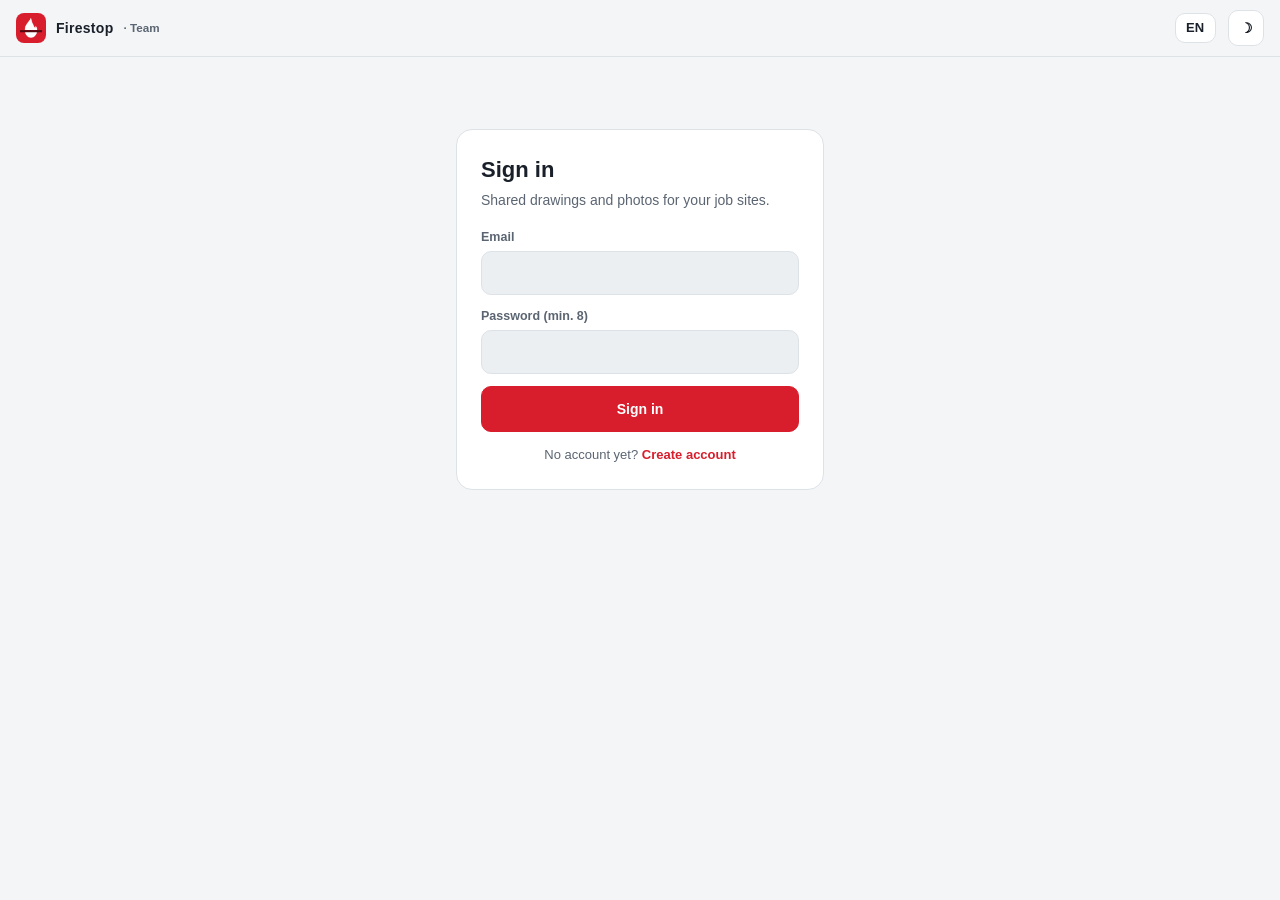
==== equipo/index.html @ 7a609196 "Add team sync: Supabase-backed job sites (obras), shared plans/photos, invitations, and a web admin " ====
<!doctype html>
<html lang="es">
<head>
<meta charset="utf-8" />
<meta name="viewport" content="width=device-width, initial-scale=1, viewport-fit=cover" />
<title>Firestop · Equipo</title>
<meta name="description" content="Planos y fotos compartidos de las obras de firestop" />
<meta name="theme-color" content="#101418" />
<link rel="icon" href="../icons/icon-192.png" />
<link rel="apple-touch-icon" href="../icons/icon-192.png" />
<style>
  :root {
    --bg: #101418;
    --panel: #1a2029;
    --panel-2: #222a35;
    --text: #eef1f5;
    --text-dim: #9aa6b2;
    --accent: #d81e2c;
    --ok: #3ea36b;
    --warn: #e0a400;
    --border: #2a3340;
    --radius: 12px;
    --topbar-bg: rgba(16, 20, 24, 0.94);
    color-scheme: dark;
  }
  :root[data-theme="light"] {
    --bg: #f4f5f7;
    --panel: #ffffff;
    --panel-2: #eceff2;
    --text: #1a2029;
    --text-dim: #5b6572;
    --border: #dde2e7;
    --ok: #2f8c56;
    --warn: #a87a00;
    --topbar-bg: rgba(244, 245, 247, 0.94);
    color-scheme: light;
  }
  * { box-sizing: border-box; }
  html, body { margin: 0; background: var(--bg); color: var(--text); }
  body {
    font: 14px/1.45 -apple-system, BlinkMacSystemFont, "Segoe UI", Roboto, Helvetica, Arial, sans-serif;
    min-height: 100vh;
  }
  button, input, select, textarea { font: inherit; color: inherit; }
  [hidden] { display: none !important; }

  .topbar {
    position: sticky; top: 0; z-index: 20;
    display: flex; align-items: center; gap: 12px;
    padding: calc(10px + env(safe-area-inset-top)) 16px 10px;
    background: var(--topbar-bg); backdrop-filter: blur(8px);
    border-bottom: 1px solid var(--border);
  }
  .brand { display: flex; align-items: center; gap: 10px; font-weight: 800; letter-spacing: .02em; white-space: nowrap; }
  .brand img { width: 30px; height: 30px; border-radius: 8px; }
  .brand small { font-weight: 600; color: var(--text-dim); letter-spacing: 0; }
  .spacer { flex: 1; }
  .btn {
    appearance: none; border: 1px solid var(--border); background: var(--panel); color: var(--text);
    border-radius: 10px; padding: 8px 14px; font-weight: 600; cursor: pointer; white-space: nowrap;
  }
  .btn:hover { background: var(--panel-2); }
  .btn.primary { background: var(--accent); border-color: var(--accent); color: #fff; }
  .btn.primary:hover { filter: brightness(1.08); }
  .btn.danger { color: #ff8a80; }
  :root[data-theme="light"] .btn.danger { color: #b3202b; }
  .btn.sm { padding: 5px 10px; font-size: 13px; }
  .btn:disabled { opacity: .55; cursor: default; }
  .iconbtn { width: 36px; height: 36px; padding: 0; display: inline-flex; align-items: center; justify-content: center; }
  select.btn { padding-right: 10px; }

  .field { display: block; margin-bottom: 12px; }
  .field span { display: block; font-size: 12.5px; font-weight: 600; color: var(--text-dim); margin-bottom: 5px; }
  .input {
    width: 100%; background: var(--panel-2); border: 1px solid var(--border); border-radius: 10px;
    padding: 10px 12px; font-size: 15px; color: var(--text);
  }
  textarea.input { min-height: 70px; resize: vertical; }
  .input:focus { outline: 2px solid color-mix(in srgb, var(--accent) 60%, transparent); outline-offset: 0; }

  /* auth */
  .auth-wrap { max-width: 400px; margin: 8vh auto 40px; padding: 0 16px; }
  .auth-card { background: var(--panel); border: 1px solid var(--border); border-radius: 16px; padding: 24px; }
  .auth-card h1 { font-size: 22px; margin: 0 0 4px; }
  .auth-card p.lead { color: var(--text-dim); margin: 0 0 18px; }
  .auth-switch { margin-top: 14px; text-align: center; color: var(--text-dim); font-size: 13px; }
  .linkbtn { background: none; border: none; color: var(--accent); font-weight: 700; cursor: pointer; padding: 0; }
  .msg { padding: 10px 12px; border-radius: 10px; font-size: 13px; margin-bottom: 12px; }
  .msg.err { background: color-mix(in srgb, var(--accent) 16%, transparent); color: #ff9c94; }
  :root[data-theme="light"] .msg.err { color: #a3141f; }
  .msg.ok { background: color-mix(in srgb, var(--ok) 18%, transparent); }

  /* layout */
  .layout { display: grid; grid-template-columns: 260px 1fr; min-height: calc(100vh - 57px); }
  .side { border-right: 1px solid var(--border); padding: 16px 12px; }
  .side h2 { font-size: 12px; text-transform: uppercase; letter-spacing: .06em; color: var(--text-dim); margin: 0 6px 10px; }
  .obra-item {
    display: block; width: 100%; text-align: left; background: none; border: 1px solid transparent;
    border-radius: 10px; padding: 10px; cursor: pointer; margin-bottom: 4px;
  }
  .obra-item:hover { background: var(--panel); }
  .obra-item[aria-current="true"] { background: var(--panel); border-color: var(--border); box-shadow: inset 3px 0 0 var(--accent); }
  .obra-item strong { display: block; font-size: 14.5px; }
  .obra-item small { color: var(--text-dim); }
  .main { padding: 20px 24px 60px; min-width: 0; }
  .main-head { display: flex; align-items: flex-start; gap: 12px; flex-wrap: wrap; margin-bottom: 16px; }
  .main-head h1 { margin: 0; font-size: 24px; }
  .main-head .sub { color: var(--text-dim); margin-top: 2px; }

  .tabs { display: flex; gap: 6px; flex-wrap: wrap; margin-bottom: 16px; }
  .tab { border: 1px solid var(--border); background: var(--panel); border-radius: 999px; padding: 7px 14px; font-weight: 600; cursor: pointer; }
  .tab[aria-pressed="true"] { background: var(--accent); border-color: var(--accent); color: #fff; }
  .tab .n { opacity: .75; font-weight: 500; margin-left: 4px; }
  .filters { display: flex; gap: 8px; flex-wrap: wrap; margin-bottom: 16px; }
  .filters .input { width: auto; flex: 1; min-width: 180px; padding: 8px 12px; font-size: 14px; }

  .grid { display: grid; grid-template-columns: repeat(auto-fill, minmax(210px, 1fr)); gap: 14px; }
  .card {
    background: var(--panel); border: 1px solid var(--border); border-radius: var(--radius);
    overflow: hidden; cursor: pointer; display: flex; flex-direction: column; text-align: left; padding: 0;
  }
  .card:hover { border-color: color-mix(in srgb, var(--accent) 55%, var(--border)); }
  .thumb { aspect-ratio: 4/3; background: var(--panel-2); display: flex; align-items: center; justify-content: center; overflow: hidden; position: relative; }
  .thumb img { width: 100%; height: 100%; object-fit: cover; display: block; }
  .thumb .doc { font-weight: 800; font-size: 13px; letter-spacing: .08em; color: var(--text-dim); display: flex; flex-direction: column; align-items: center; gap: 6px; }
  .thumb .doc svg { width: 42px; height: 42px; }
  .badge {
    position: absolute; top: 8px; left: 8px; font-size: 11px; font-weight: 800; letter-spacing: .05em; text-transform: uppercase;
    padding: 3px 8px; border-radius: 6px; background: rgba(0,0,0,.65); color: #fff;
  }
  .badge.plano { background: var(--accent); }
  .card .body { padding: 10px 12px 12px; }
  .card .title { font-weight: 700; font-size: 14px; overflow: hidden; text-overflow: ellipsis; white-space: nowrap; }
  .card .meta { color: var(--text-dim); font-size: 12.5px; margin-top: 2px; }
  .chips { display: flex; gap: 5px; flex-wrap: wrap; margin-top: 6px; }
  .chip { font-size: 11.5px; font-weight: 700; padding: 2px 7px; border-radius: 6px; background: var(--panel-2); border: 1px solid var(--border); color: var(--text-dim); }

  .empty { text-align: center; color: var(--text-dim); padding: 50px 20px; border: 1px dashed var(--border); border-radius: 14px; }
  .empty strong { display: block; color: var(--text); font-size: 16px; margin-bottom: 6px; }

  /* dialogs */
  .overlay { position: fixed; inset: 0; background: rgba(0,0,0,.6); z-index: 50; display: flex; align-items: center; justify-content: center; padding: 16px; }
  .dialog { background: var(--panel); border: 1px solid var(--border); border-radius: 16px; width: 100%; max-width: 480px; max-height: 92vh; overflow: auto; padding: 20px; }
  .dialog h2 { margin: 0 0 14px; font-size: 19px; }
  .dialog .row { display: flex; gap: 8px; justify-content: flex-end; margin-top: 16px; flex-wrap: wrap; }
  .seg { display: flex; gap: 6px; margin-bottom: 12px; }
  .seg button { flex: 1; }
  .seg button[aria-pressed="true"] { background: var(--accent); color: #fff; border-color: var(--accent); }
  .drop { border: 2px dashed var(--border); border-radius: 12px; padding: 22px; text-align: center; color: var(--text-dim); cursor: pointer; margin-bottom: 12px; }
  .drop.over { border-color: var(--accent); color: var(--text); }
  .drop strong { color: var(--text); }

  .viewer { position: fixed; inset: 0; z-index: 60; background: rgba(5,7,9,.94); display: flex; flex-direction: column; }
  .viewer-head { display: flex; align-items: center; gap: 10px; padding: 12px 16px; color: #eef1f5; border-bottom: 1px solid rgba(255,255,255,.12); }
  .viewer-head .t { flex: 1; min-width: 0; }
  .viewer-head .t strong { display: block; overflow: hidden; text-overflow: ellipsis; white-space: nowrap; }
  .viewer-head .t small { color: #9aa6b2; }
  .viewer-head .btn { background: rgba(255,255,255,.08); border-color: rgba(255,255,255,.2); color: #fff; }
  .viewer-body { flex: 1; display: flex; min-height: 0; }
  .viewer-media { flex: 1; display: flex; align-items: center; justify-content: center; min-width: 0; padding: 12px; }
  .viewer-media img { max-width: 100%; max-height: 100%; object-fit: contain; border-radius: 6px; }
  .viewer-media iframe { width: 100%; height: 100%; border: 0; background: #fff; border-radius: 6px; }
  .viewer-info { width: 300px; border-left: 1px solid rgba(255,255,255,.12); padding: 16px; color: #d5dbe2; overflow: auto; }
  .viewer-info dt { font-size: 11.5px; text-transform: uppercase; letter-spacing: .05em; color: #8b97a3; margin-top: 12px; }
  .viewer-info dd { margin: 3px 0 0; white-space: pre-wrap; }

  .member { display: flex; align-items: center; gap: 10px; padding: 10px 0; border-bottom: 1px solid var(--border); }
  .member:last-child { border-bottom: 0; }
  .avatar { width: 32px; height: 32px; border-radius: 50%; background: var(--panel-2); display: flex; align-items: center; justify-content: center; font-weight: 800; font-size: 13px; flex: none; }
  .member .who { flex: 1; min-width: 0; }
  .member .who strong { display: block; overflow: hidden; text-overflow: ellipsis; }
  .member .who small { color: var(--text-dim); overflow: hidden; text-overflow: ellipsis; display: block; }
  .pill { font-size: 11px; font-weight: 800; text-transform: uppercase; letter-spacing: .05em; padding: 2px 7px; border-radius: 6px; background: var(--panel-2); color: var(--text-dim); }
  .pill.admin { background: color-mix(in srgb, var(--accent) 20%, transparent); color: var(--accent); }

  .toast { position: fixed; left: 50%; bottom: 24px; transform: translateX(-50%); background: var(--panel-2); border: 1px solid var(--border); padding: 10px 16px; border-radius: 999px; z-index: 80; font-weight: 600; box-shadow: 0 8px 24px rgba(0,0,0,.3); }
  .progress { height: 4px; background: var(--panel-2); border-radius: 4px; overflow: hidden; margin-top: 8px; }
  .progress i { display: block; height: 100%; background: var(--accent); width: 0; transition: width .2s; }

  .menu-mobile { display: none; }
  @media (max-width: 820px) {
    .layout { grid-template-columns: 1fr; }
    .side { display: none; border-right: 0; border-bottom: 1px solid var(--border); }
    .side.open { display: block; }
    .menu-mobile { display: inline-flex; }
    .main { padding: 16px 16px 60px; }
    .brand small { display: none; }
    .viewer-body { flex-direction: column; }
    .viewer-info { width: auto; border-left: 0; border-top: 1px solid rgba(255,255,255,.12); max-height: 34vh; }
    .grid { grid-template-columns: repeat(auto-fill, minmax(150px, 1fr)); gap: 10px; }
    .hide-sm { display: none; }
  }
</style>
</head>
<body>
  <header class="topbar">
    <button class="btn iconbtn menu-mobile" id="menuBtn" aria-label="Obras" hidden>&#9776;</button>
    <div class="brand"><img src="../icons/icon-192.png" alt=""> Firestop <small data-t="brand_sub"></small></div>
    <div class="spacer"></div>
    <select class="btn sm" id="langSel" aria-label="Language">
      <option value="es">ES</option>
      <option value="en">EN</option>
    </select>
    <button class="btn iconbtn" id="themeBtn" aria-label="Theme">&#9728;</button>
    <button class="btn sm" id="userBtn" hidden></button>
  </header>

  <!-- Login / signup -->
  <section id="authView" class="auth-wrap" hidden>
    <div class="auth-card">
      <h1 id="authTitle"></h1>
      <p class="lead" id="authLead"></p>
      <div id="authMsg"></div>
      <form id="authForm" autocomplete="on">
        <label class="field" id="nameField" hidden><span data-t="f_name"></span><input class="input" id="authName" autocomplete="name"></label>
        <label class="field"><span data-t="f_email"></span><input class="input" id="authEmail" type="email" required autocomplete="email"></label>
        <label class="field"><span data-t="f_password"></span><input class="input" id="authPass" type="password" required minlength="8" autocomplete="current-password"></label>
        <button class="btn primary" style="width:100%;padding:12px" id="authSubmit" type="submit"></button>
      </form>
      <div class="auth-switch"><span id="authSwitchText"></span> <button class="linkbtn" id="authSwitch" type="button"></button></div>
    </div>
  </section>

  <!-- App -->
  <div id="appView" class="layout" hidden>
    <aside class="side" id="side">
      <h2 data-t="obras"></h2>
      <div id="obraList"></div>
      <button class="btn sm" style="margin:10px 6px 0" id="newObraBtn" data-t="new_obra"></button>
    </aside>
    <main class="main" id="main"></main>
  </div>

  <script src="../vendor/supabase.js"></script>
  <script src="../team.js"></script>
  <script src="equipo.js"></script>
</body>
</html>
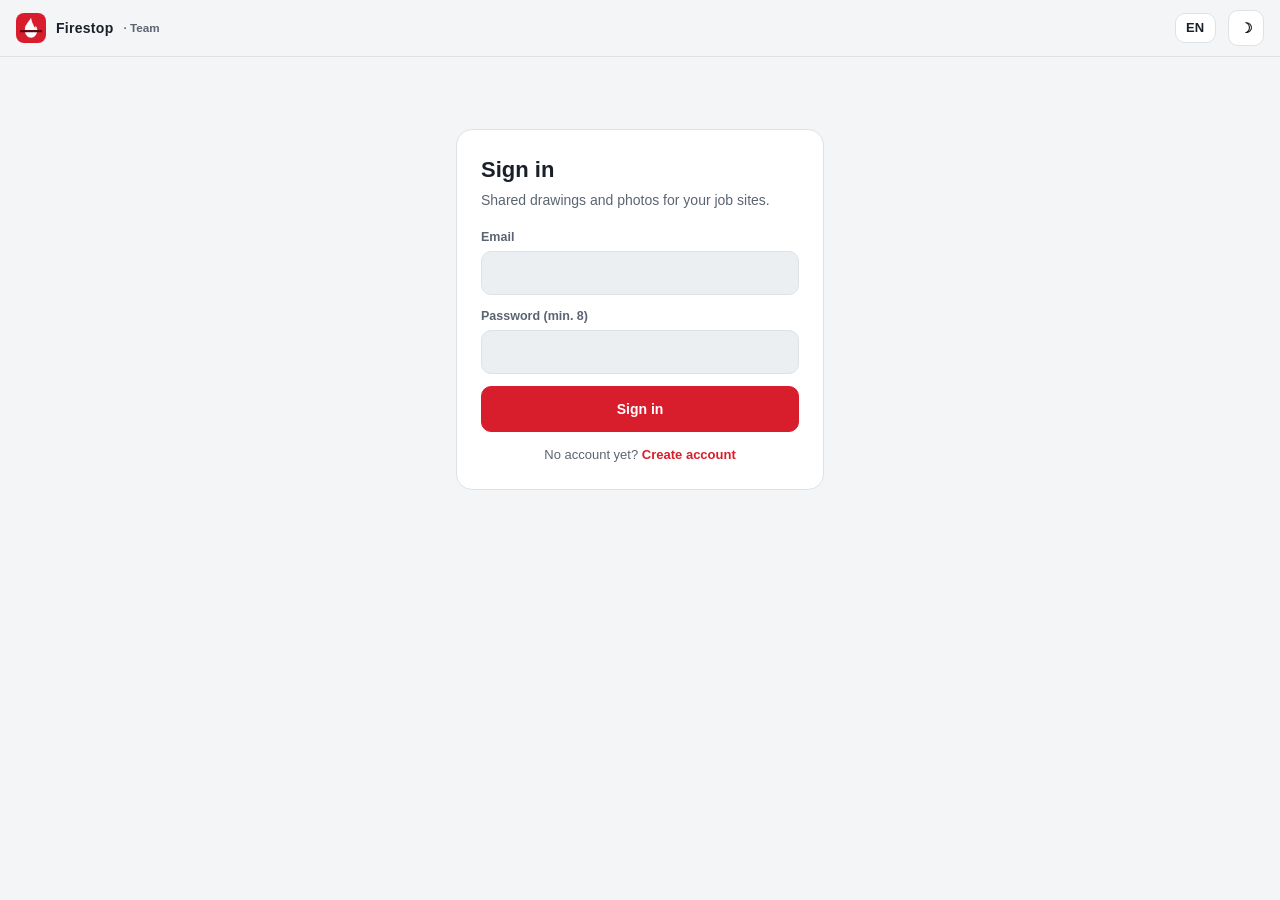
==== commit 3f6c05b4: "Replace native confirm() with an in-app confirm dialog on the admin site The task-delete button used" ====
--- a/equipo/index.html
+++ b/equipo/index.html
@@ -139,7 +139,7 @@
   .empty strong { display: block; color: var(--text); font-size: 16px; margin-bottom: 6px; }
 
   /* dialogs */
-  .overlay { position: fixed; inset: 0; background: rgba(0,0,0,.6); z-index: 50; display: flex; align-items: center; justify-content: center; padding: 16px; }
+  .overlay { position: fixed; inset: 0; background: rgba(0,0,0,.6); z-index: 70; display: flex; align-items: center; justify-content: center; padding: 16px; }
   .dialog { background: var(--panel); border: 1px solid var(--border); border-radius: 16px; width: 100%; max-width: 480px; max-height: 92vh; overflow: auto; padding: 20px; }
   .dialog h2 { margin: 0 0 14px; font-size: 19px; }
   .dialog .row { display: flex; gap: 8px; justify-content: flex-end; margin-top: 16px; flex-wrap: wrap; }
